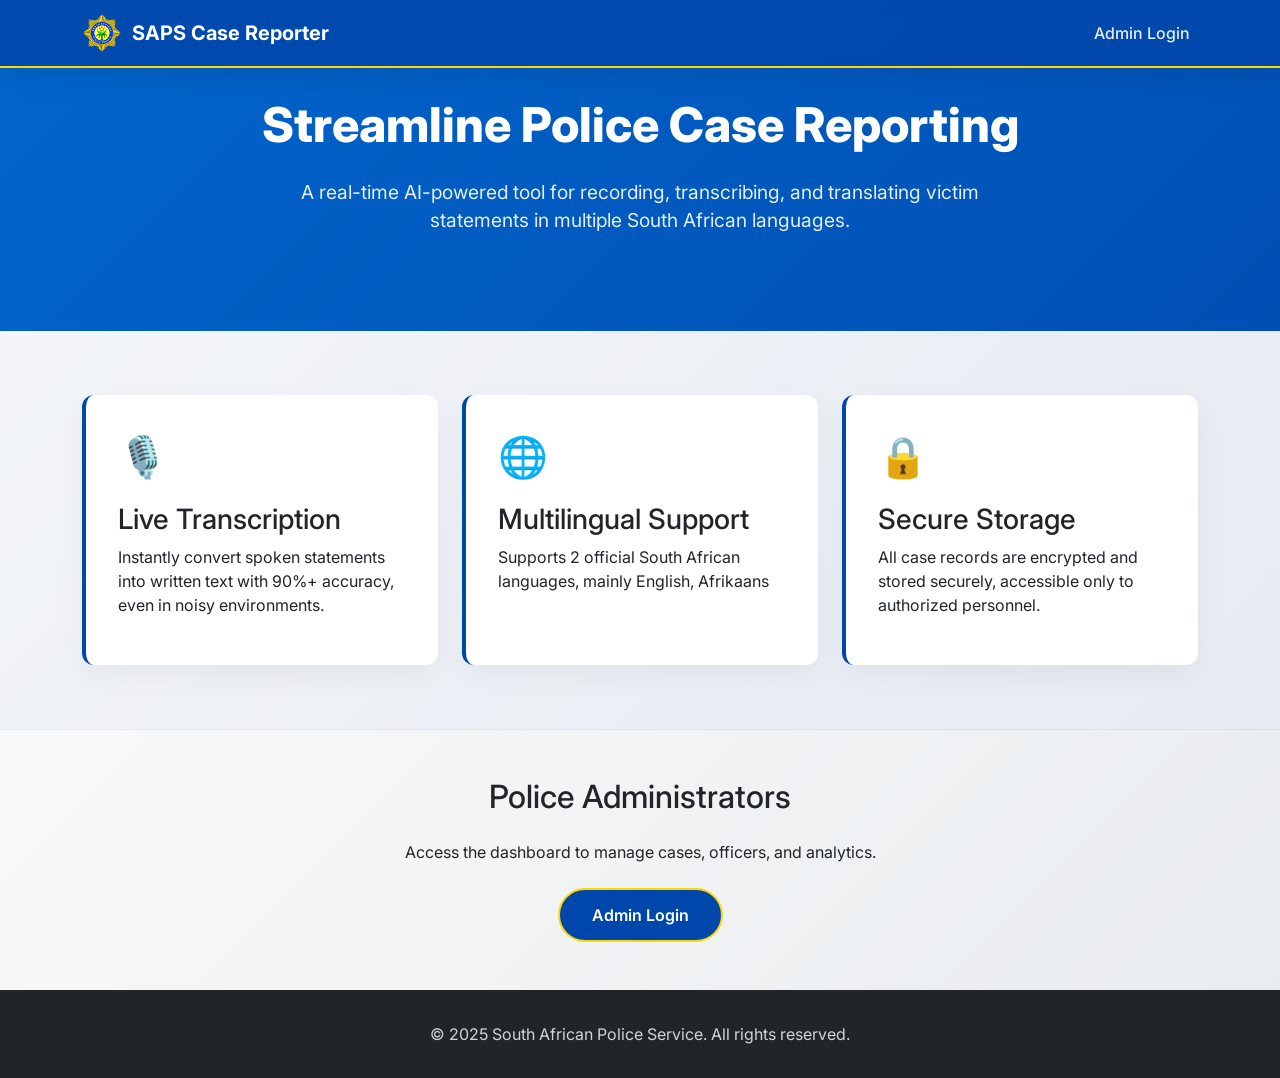
==== index.html @ f0bbbe34 "Add files via upload" ====
<!DOCTYPE html>
<html lang="en">
<head>
    <meta charset="UTF-8">
    <meta name="viewport" content="width=device-width, initial-scale=1.0">
    <title>SAPS Case Reporter | Home</title>
    <link href="https://cdn.jsdelivr.net/npm/bootstrap@5.3.3/dist/css/bootstrap.min.css" rel="stylesheet">
    <link href="https://fonts.googleapis.com/css2?family=Inter:wght@400;500;600;700&display=swap" rel="stylesheet">
    <link rel="icon" href="asset/PoliceBadge.gif">
    <style>
        :root {
            --primary: #4361ee;
            --secondary: #3a0ca3;
            --accent: #4cc9f0;
            --light: #f8f9fa;
            --dark: #212529;
            --police-blue: #0047ab;
            --police-gold: #ffd700;
        }
        
        body {
            font-family: 'Inter', sans-serif;
            background: linear-gradient(135deg, #f5f7fa 0%, #e4e8f0 100%);
            color: var(--dark);
            min-height: 100vh;
        }
        
        /* Navbar (Police Theme) */
        .navbar {
            background: rgba(0, 71, 171, 0.9) !important;
            backdrop-filter: blur(10px);
            box-shadow: 0 4px 30px rgba(0, 0, 0, 0.1);
            border-bottom: 2px solid var(--police-gold);
        }
        
        .navbar-brand {
            font-weight: 700;
            color: white !important;
            display: flex;
            align-items: center;
        }
        
        .navbar-brand img {
            margin-right: 10px;
        }
        
        .nav-link {
            color: rgba(255, 255, 255, 0.9) !important;
            font-weight: 500;
        }
        
        .nav-link:hover {
            color: var(--police-gold) !important;
        }
        
        /* Hero Section */
        .hero {
            background: linear-gradient(-45deg, #0047ab, #002366, #0047ab, #0066cc);
            background-size: 400% 400%;
            animation: gradient 12s ease infinite;
            color: white;
            padding: 6rem 0 4rem;
            text-align: center;
            position: relative;
        }
        
        @keyframes gradient {
            0% { background-position: 0% 50%; }
            50% { background-position: 100% 50%; }
            100% { background-position: 0% 50%; }
        }
        
        .hero h1 {
            font-size: 3rem;
            font-weight: 800;
            margin-bottom: 1.5rem;
        }
        
        .hero p {
            font-size: 1.2rem;
            max-width: 700px;
            margin: 0 auto 2rem;
            opacity: 0.9;
        }
        
        /* Features Section */
        .features {
            padding: 4rem 0;
        }
        
        .feature-card {
            background: white;
            border-radius: 12px;
            padding: 2rem;
            box-shadow: 0 10px 30px rgba(0, 0, 0, 0.05);
            transition: transform 0.3s ease;
            border-left: 4px solid var(--police-blue);
            height: 100%;
        }
        
        .feature-card:hover {
            transform: translateY(-5px);
            box-shadow: 0 15px 35px rgba(0, 0, 0, 0.1);
        }
        
        .feature-icon {
            font-size: 2.5rem;
            color: var(--police-blue);
            margin-bottom: 1rem;
        }
        
        /* Admin CTA */
        .admin-cta {
            background: linear-gradient(135deg, #f8f9fa 0%, #e9ecef 100%);
            border-top: 1px solid rgba(0, 0, 0, 0.05);
            padding: 3rem 0;
            text-align: center;
        }
        
        .btn-admin {
            background: var(--police-blue);
            color: white;
            font-weight: 600;
            padding: 0.8rem 2rem;
            border-radius: 50px;
            border: 2px solid var(--police-gold);
            transition: all 0.3s ease;
        }
        
        .btn-admin:hover {
            background: #003366;
            transform: translateY(-3px);
            box-shadow: 0 10px 20px rgba(0, 0, 0, 0.1);
        }
        
        /* Footer */
        .footer {
            background: var(--dark);
            color: white;
            padding: 2rem 0;
            text-align: center;
        }
        
        .footer p {
            margin: 0;
            opacity: 0.8;
        }
    </style>
</head>
<body>
    <!-- Navbar -->
    <nav class="navbar navbar-expand-lg navbar-dark fixed-top">
        <div class="container">
            <a class="navbar-brand" href="#">
                <img src="asset/PoliceBadge.gif" alt="SAPS Badge" width="40" height="40">
                SAPS Case Reporter
            </a>
            <button class="navbar-toggler" type="button" data-bs-toggle="collapse" data-bs-target="#navbarNav">
                <span class="navbar-toggler-icon"></span>
            </button>
            <div class="collapse navbar-collapse" id="navbarNav">
                <ul class="navbar-nav ms-auto">
                    <li class="nav-item"><a class="nav-link" href="AdminLoginPage.html">Admin Login</a></li>
                </ul>
            </div>
        </div>
    </nav>

    <!-- Hero Section -->
    <section class="hero">
        <div class="container">
            <h1>Streamline Police Case Reporting</h1>
            <p>A real-time AI-powered tool for recording, transcribing, and translating victim statements in multiple South African languages.</p>
            
        </div>
    </section>

    <!-- Features Section -->
    <section class="features">
        <div class="container">
            <div class="row g-4">
                <div class="col-md-4">
                    <div class="feature-card">
                        <div class="feature-icon">🎙️</div>
                        <h3>Live Transcription</h3>
                        <p>Instantly convert spoken statements into written text with 90%+ accuracy, even in noisy environments.</p>
                    </div>
                </div>
                <div class="col-md-4">
                    <div class="feature-card">
                        <div class="feature-icon">🌐</div>
                        <h3>Multilingual Support</h3>
                        <p>Supports 2 official South African languages, mainly English, Afrikaans</p>
                    </div>
                </div>
                <div class="col-md-4">
                    <div class="feature-card">
                        <div class="feature-icon">🔒</div>
                        <h3>Secure Storage</h3>
                        <p>All case records are encrypted and stored securely, accessible only to authorized personnel.</p>
                    </div>
                </div>
            </div>
        </div>
    </section>

    <!-- Admin CTA -->
    <section class="admin-cta">
        <div class="container">
            <h2 class="mb-4">Police Administrators</h2>
            <p class="mb-4">Access the dashboard to manage cases, officers, and analytics.</p>
            <a href="AdminLoginPage.html" class="btn btn-admin">Admin Login</a>
        </div>
    </section>

    <!-- Footer -->
    <footer class="footer">
        <div class="container">
            <p>© 2025 South African Police Service. All rights reserved.</p>
        </div>
    </footer>

    <script src="https://cdn.jsdelivr.net/npm/bootstrap@5.3.3/dist/js/bootstrap.bundle.min.js"></script>
</body>
</html>
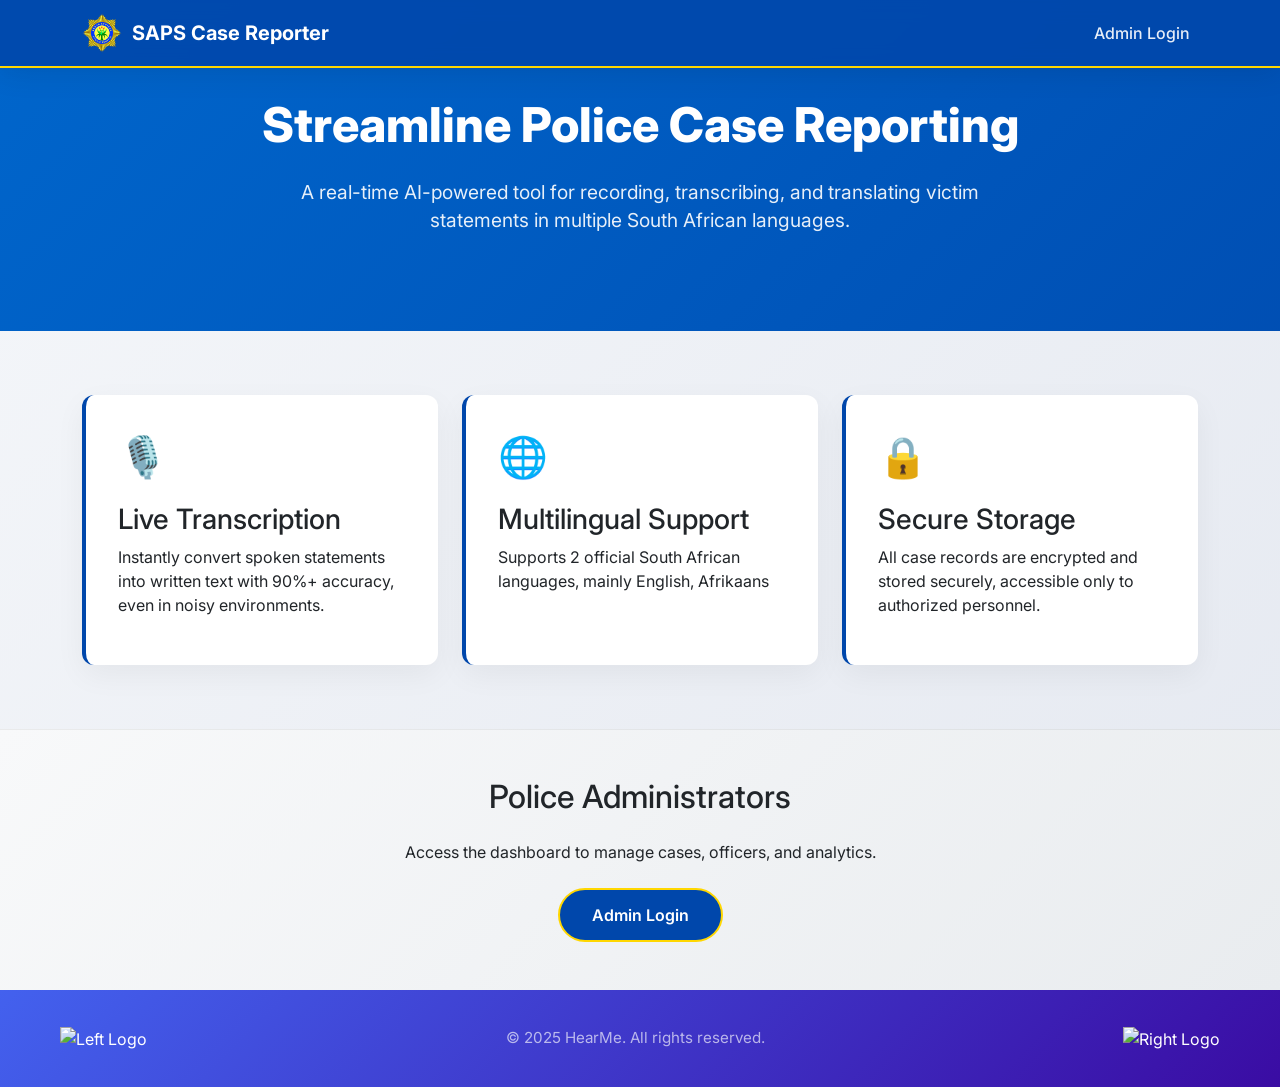
==== commit 92f0474f: "Update index.html" ====
--- a/index.html
+++ b/index.html
@@ -146,6 +146,72 @@
             opacity: 0.8;
         }
     </style>
+    <style>
+    .footer {
+      background: linear-gradient(135deg, var(--primary) 0%, var(--secondary) 100%);
+      color: white;
+      padding: 2rem 0;
+    }
+
+    .footer-bottom {
+      display: flex;
+      align-items: center;
+      justify-content: space-between;
+      max-width: 1200px;
+      margin: 0 auto;
+      padding: 0 20px;
+      flex-wrap: wrap;
+    }
+
+    .footer-logo-img {
+      height: 60px;
+      width: auto;
+      object-fit: contain;
+      transition: all 0.3s ease;
+    }
+
+    .footer-logo-img:hover {
+      filter: brightness(1.2);
+    }
+
+    .footer-text {
+      text-align: center;
+      flex-grow: 1;
+      margin: 0 20px;
+    }
+
+    .footer-text p {
+      margin: 5px 0;
+      font-size: 0.95rem;
+      color: rgba(255, 255, 255, 0.8);
+      font-family: 'Inter', sans-serif;
+    }
+
+    @media (max-width: 768px) {
+      .footer-bottom {
+        flex-direction: column;
+        align-items: center;
+        gap: 15px;
+      }
+
+      .footer-text {
+        margin: 15px 0;
+        order: 3;
+      }
+
+      .footer-logo-left {
+        order: 1;
+      }
+
+      .footer-logo-right {
+        order: 2;
+      }
+
+      .footer-logo-img {
+        height: 50px;
+      }
+    }
+  </style>
 </head>
 <body>
     <!-- Navbar -->
@@ -215,11 +281,22 @@
 
     <!-- Footer -->
     <footer class="footer">
-        <div class="container">
-            <p>© 2025 South African Police Service. All rights reserved.</p>
-        </div>
-    </footer>
+    <div class="footer-bottom">
+      <div class="footer-logo-left">
+        <img src="asset/GritLabAfrica.png" alt="Left Logo" class="footer-logo-img">
+      </div>
+
+      <div class="footer-text">
+        <p>© 2025 HearMe. All rights reserved.</p>
+        <!-- <p id="apiCredit">Powered by Web Speech API & Translation API</p>-->
+      </div>
+
+      <div class="footer-logo-right">
+        <img src="asset/JBS.png" alt="Right Logo" class="footer-logo-img">
+      </div>
+    </div>
+  </footer>
 
     <script src="https://cdn.jsdelivr.net/npm/bootstrap@5.3.3/dist/js/bootstrap.bundle.min.js"></script>
 </body>
-</html>+</html>
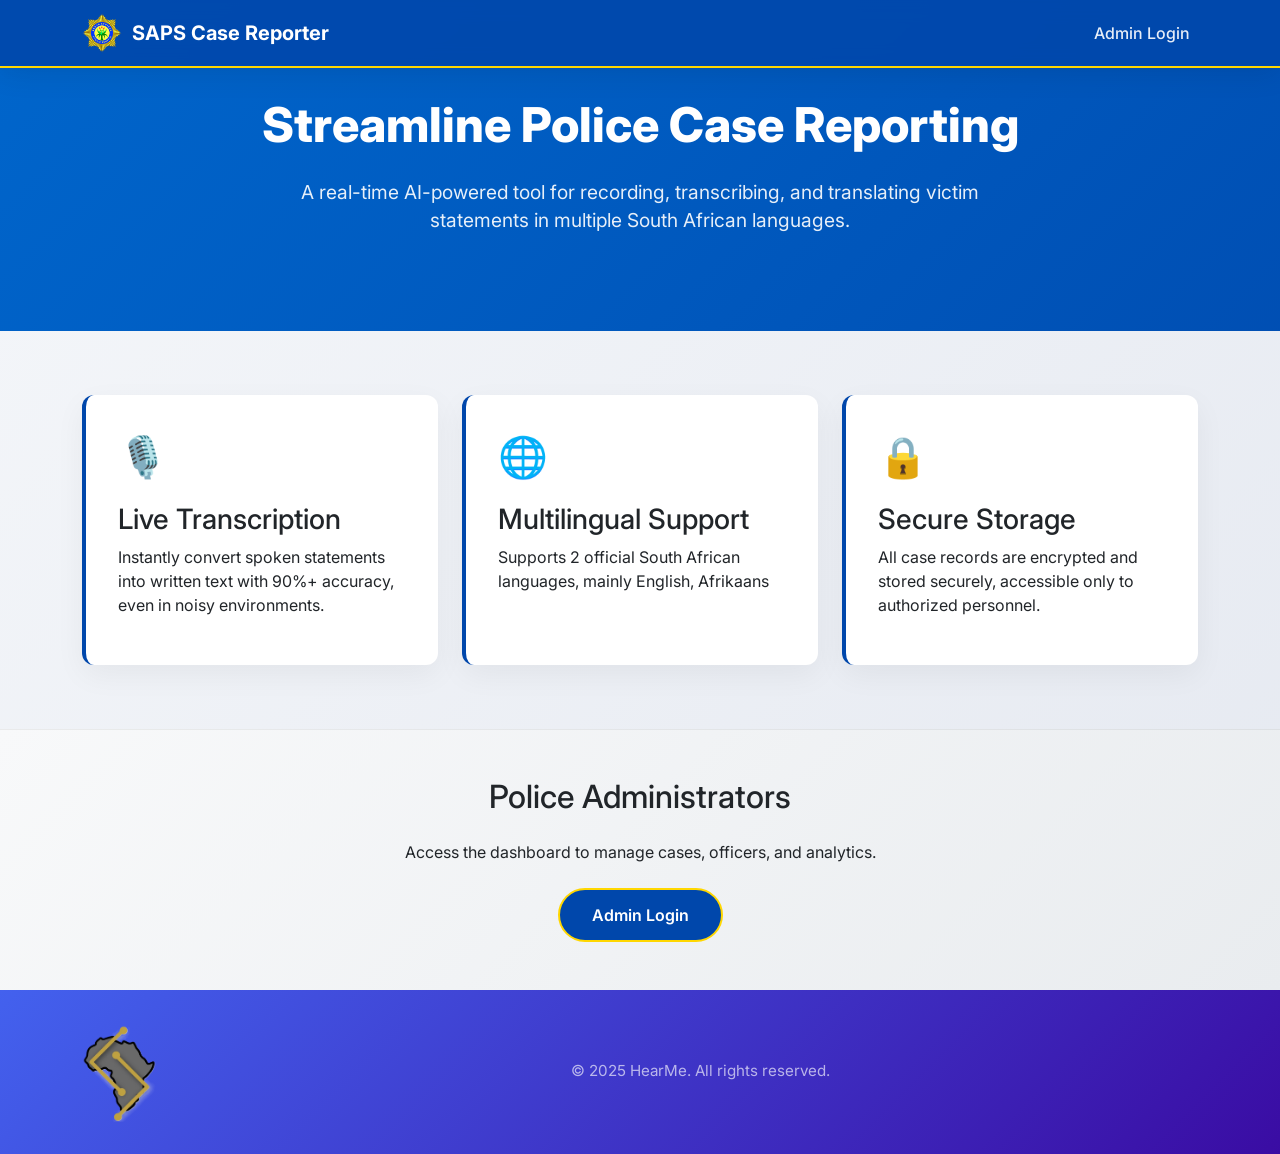
==== commit edccb7ed: "Update index.html" ====
--- a/index.html
+++ b/index.html
@@ -1,5 +1,6 @@
 <!DOCTYPE html>
 <html lang="en">
+
 <head>
     <meta charset="UTF-8">
     <meta name="viewport" content="width=device-width, initial-scale=1.0">
@@ -17,14 +18,14 @@
             --police-blue: #0047ab;
             --police-gold: #ffd700;
         }
-        
+
         body {
             font-family: 'Inter', sans-serif;
             background: linear-gradient(135deg, #f5f7fa 0%, #e4e8f0 100%);
             color: var(--dark);
             min-height: 100vh;
         }
-        
+
         /* Navbar (Police Theme) */
         .navbar {
             background: rgba(0, 71, 171, 0.9) !important;
@@ -32,27 +33,27 @@
             box-shadow: 0 4px 30px rgba(0, 0, 0, 0.1);
             border-bottom: 2px solid var(--police-gold);
         }
-        
+
         .navbar-brand {
             font-weight: 700;
             color: white !important;
             display: flex;
             align-items: center;
         }
-        
+
         .navbar-brand img {
             margin-right: 10px;
         }
-        
+
         .nav-link {
             color: rgba(255, 255, 255, 0.9) !important;
             font-weight: 500;
         }
-        
+
         .nav-link:hover {
             color: var(--police-gold) !important;
         }
-        
+
         /* Hero Section */
         .hero {
             background: linear-gradient(-45deg, #0047ab, #002366, #0047ab, #0066cc);
@@ -63,31 +64,39 @@
             text-align: center;
             position: relative;
         }
-        
+
         @keyframes gradient {
-            0% { background-position: 0% 50%; }
-            50% { background-position: 100% 50%; }
-            100% { background-position: 0% 50%; }
-        }
-        
+            0% {
+                background-position: 0% 50%;
+            }
+
+            50% {
+                background-position: 100% 50%;
+            }
+
+            100% {
+                background-position: 0% 50%;
+            }
+        }
+
         .hero h1 {
             font-size: 3rem;
             font-weight: 800;
             margin-bottom: 1.5rem;
         }
-        
+
         .hero p {
             font-size: 1.2rem;
             max-width: 700px;
             margin: 0 auto 2rem;
             opacity: 0.9;
         }
-        
+
         /* Features Section */
         .features {
             padding: 4rem 0;
         }
-        
+
         .feature-card {
             background: white;
             border-radius: 12px;
@@ -97,18 +106,18 @@
             border-left: 4px solid var(--police-blue);
             height: 100%;
         }
-        
+
         .feature-card:hover {
             transform: translateY(-5px);
             box-shadow: 0 15px 35px rgba(0, 0, 0, 0.1);
         }
-        
+
         .feature-icon {
             font-size: 2.5rem;
             color: var(--police-blue);
             margin-bottom: 1rem;
         }
-        
+
         /* Admin CTA */
         .admin-cta {
             background: linear-gradient(135deg, #f8f9fa 0%, #e9ecef 100%);
@@ -116,7 +125,7 @@
             padding: 3rem 0;
             text-align: center;
         }
-        
+
         .btn-admin {
             background: var(--police-blue);
             color: white;
@@ -126,13 +135,13 @@
             border: 2px solid var(--police-gold);
             transition: all 0.3s ease;
         }
-        
+
         .btn-admin:hover {
             background: #003366;
             transform: translateY(-3px);
             box-shadow: 0 10px 20px rgba(0, 0, 0, 0.1);
         }
-        
+
         /* Footer */
         .footer {
             background: var(--dark);
@@ -140,79 +149,80 @@
             padding: 2rem 0;
             text-align: center;
         }
-        
+
         .footer p {
             margin: 0;
             opacity: 0.8;
         }
     </style>
     <style>
-    .footer {
-      background: linear-gradient(135deg, var(--primary) 0%, var(--secondary) 100%);
-      color: white;
-      padding: 2rem 0;
-    }
-
-    .footer-bottom {
-      display: flex;
-      align-items: center;
-      justify-content: space-between;
-      max-width: 1200px;
-      margin: 0 auto;
-      padding: 0 20px;
-      flex-wrap: wrap;
-    }
-
-    .footer-logo-img {
-      height: 60px;
-      width: auto;
-      object-fit: contain;
-      transition: all 0.3s ease;
-    }
-
-    .footer-logo-img:hover {
-      filter: brightness(1.2);
-    }
-
-    .footer-text {
-      text-align: center;
-      flex-grow: 1;
-      margin: 0 20px;
-    }
-
-    .footer-text p {
-      margin: 5px 0;
-      font-size: 0.95rem;
-      color: rgba(255, 255, 255, 0.8);
-      font-family: 'Inter', sans-serif;
-    }
-
-    @media (max-width: 768px) {
-      .footer-bottom {
-        flex-direction: column;
-        align-items: center;
-        gap: 15px;
-      }
-
-      .footer-text {
-        margin: 15px 0;
-        order: 3;
-      }
-
-      .footer-logo-left {
-        order: 1;
-      }
-
-      .footer-logo-right {
-        order: 2;
-      }
-
-      .footer-logo-img {
-        height: 50px;
-      }
-    }
-  </style>
+        .footer {
+            background: linear-gradient(135deg, var(--primary) 0%, var(--secondary) 100%);
+            color: black;
+            padding: 2rem 0;
+        }
+
+        .footer-bottom {
+            display: flex;
+            align-items: center;
+            justify-content: space-between;
+            max-width: 1200px;
+            margin: 0 auto;
+            padding: 0 20px;
+            flex-wrap: wrap;
+        }
+
+        .footer-logo-img {
+            height: 60px;
+            width: auto;
+            object-fit: contain;
+            transition: all 0.3s ease;
+        }
+
+        .footer-logo-img:hover {
+            filter: brightness(1.2);
+        }
+
+        .footer-text {
+            text-align: center;
+            flex-grow: 1;
+            margin: 0 20px;
+        }
+
+        .footer-text p {
+            margin: 5px 0;
+            font-size: 0.95rem;
+            color: rgba(255, 255, 255, 0.8);
+            font-family: 'Inter', sans-serif;
+        }
+
+        @media (max-width: 768px) {
+            .footer-bottom {
+                flex-direction: column;
+                align-items: center;
+                gap: 15px;
+            }
+
+            .footer-text {
+                margin: 15px 0;
+                order: 3;
+            }
+
+            .footer-logo-left {
+                order: 1;
+            }
+
+            .footer-logo-right {
+                order: 2;
+            }
+
+            .footer-logo-img {
+                height: 50px;
+            }
+        }
+    </style>
 </head>
+
 <body>
     <!-- Navbar -->
     <nav class="navbar navbar-expand-lg navbar-dark fixed-top">
@@ -236,8 +246,9 @@
     <section class="hero">
         <div class="container">
             <h1>Streamline Police Case Reporting</h1>
-            <p>A real-time AI-powered tool for recording, transcribing, and translating victim statements in multiple South African languages.</p>
-            
+            <p>A real-time AI-powered tool for recording, transcribing, and translating victim statements in multiple
+                South African languages.</p>
+
         </div>
     </section>
 
@@ -249,7 +260,8 @@
                     <div class="feature-card">
                         <div class="feature-icon">🎙️</div>
                         <h3>Live Transcription</h3>
-                        <p>Instantly convert spoken statements into written text with 90%+ accuracy, even in noisy environments.</p>
+                        <p>Instantly convert spoken statements into written text with 90%+ accuracy, even in noisy
+                            environments.</p>
                     </div>
                 </div>
                 <div class="col-md-4">
@@ -263,7 +275,8 @@
                     <div class="feature-card">
                         <div class="feature-icon">🔒</div>
                         <h3>Secure Storage</h3>
-                        <p>All case records are encrypted and stored securely, accessible only to authorized personnel.</p>
+                        <p>All case records are encrypted and stored securely, accessible only to authorized personnel.
+                        </p>
                     </div>
                 </div>
             </div>
@@ -279,24 +292,32 @@
         </div>
     </section>
 
+    <style>
+        .footer-logo-img {
+            width: 120px;
+            height: 100px;
+            object-fit: contain;
+        }
+    </style>
     <!-- Footer -->
     <footer class="footer">
-    <div class="footer-bottom">
-      <div class="footer-logo-left">
-        <img src="asset/GritLabAfrica.png" alt="Left Logo" class="footer-logo-img">
-      </div>
-
-      <div class="footer-text">
-        <p>© 2025 HearMe. All rights reserved.</p>
-        <!-- <p id="apiCredit">Powered by Web Speech API & Translation API</p>-->
-      </div>
-
-      <div class="footer-logo-right">
-        <img src="asset/JBS.png" alt="Right Logo" class="footer-logo-img">
-      </div>
-    </div>
-  </footer>
+        <div class="footer-bottom">
+            <div class="footer-logo-left">
+                <img src="asset/GritLabAfrica.png" alt="Left Logo" class="footer-logo-img">
+            </div>
+
+            <div class="footer-text">
+                <p>© 2025 HearMe. All rights reserved.</p>
+                <!-- <p id="apiCredit">Powered by Web Speech API & Translation API</p>-->
+            </div>
+
+            <div class="footer-logo-right">
+                <!-- <img src="asset/JBS.png" alt="Right Logo" class="footer-logo-img"> -->
+            </div>
+        </div>
+    </footer>
 
     <script src="https://cdn.jsdelivr.net/npm/bootstrap@5.3.3/dist/js/bootstrap.bundle.min.js"></script>
 </body>
+
 </html>
